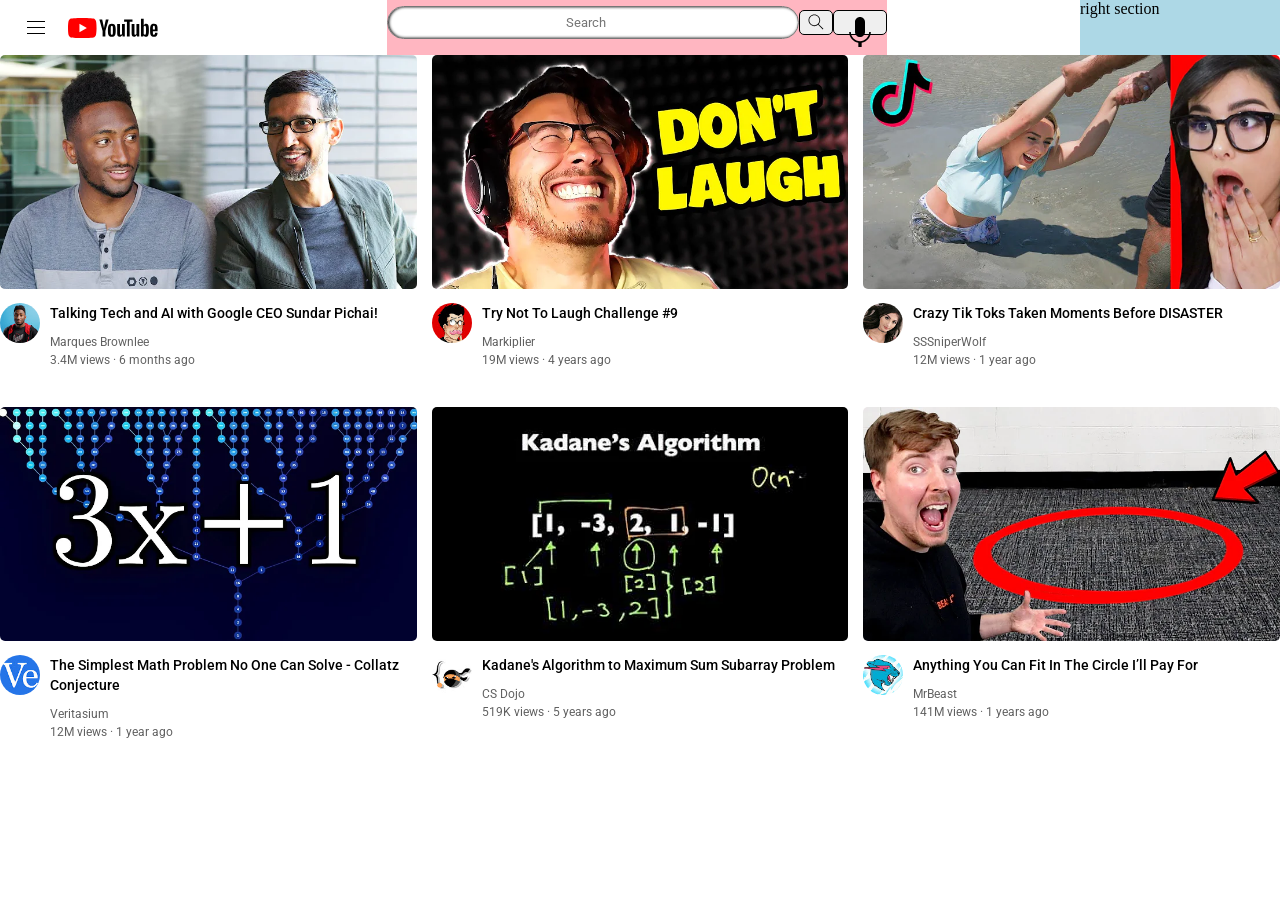
==== youtube.html @ e8a93ff3 "Add files via upload" ====
<!DOCTYPE html>
<html>
  <head>


    <link rel="preconnect" href="https://fonts.googleapis.com">
    <link rel="preconnect" href="https://fonts.gstatic.com" crossorigin>
    <link href="https://fonts.googleapis.com/css2?family=Roboto:ital,wght@0,100..900;1,100..900&display=swap" rel="stylesheet">


    <title>YouTube.com Clone</title>

    <link rel="stylesheet" href="style/video.css">
    <link rel="stylesheet" href="style/general.css">
    <link rel="stylesheet" href="style/header.css">

  </head>
  <body>

    <!--header-->
    <div class="header">
      <div class="left-section">
        <img class="hamburger-menu" src="icons/hamburger-menu.svg" alt="">
        <img class="youtube-logo" src="icons/youtube-logo.svg" alt="">
      </div>
      <div class="middle-section">
        <input class="search-bar" type="search" placeholder="Search">
        <button class="search-button"><img class="search-icon" src="icons/search.svg" alt=""></button>
        <button class="voice-search-button"><img class="voice-search-icon" src="icons/voice-search-icon.svg" alt=""></button>
      </div>
      <div class="right-section"> right section</div>
    </div>
        
    <!--whole thumbnail div-->
    <div class="all-thumbnails-grid">

      <!--thumbnail 1 all-->
    <div class="video-preview">
        <div><img class="thumbnail" src="thumbnails/thumbnail-1.webp"></div>
        
    <div class="channel-grid-info">
    <div class="channel-picture"><img class="profile-picture" src="thumbnails/channel-1.jpeg" alt=""></div>
    <div class="video-info">
    <p class="video-title">
    Talking Tech and AI with Google CEO Sundar Pichai!
    </p>
    <p class="video-author">
    Marques Brownlee
    </p>
    <p class="video-stats">
    3.4M views &#183; 6 months ago
    </p>  
    </div>
        
    </div>

    </div>
    

    <!--thumbnail 2 all-->
<div class="video-preview">

        <div><img class="thumbnail" src="thumbnails/thumbnail-2.webp"></div>
        <div class="channel-grid-info">

            <div class="channel-picture"><img class="profile-picture" src="thumbnails/channel-2.jpeg" alt=""></div>
            <div class="video-info">

            <p class="video-title">
            Try Not To Laugh Challenge #9
            </p>
            <p class="video-author">
            Markiplier
            </p>
            <p class="video-stats">
            19M views &#183; 4 years ago
            </p>

            </div>
        </div>
      
    </div>

    <!--thumnnail 3 all-->
    <div class="video-preview">
        <div><img class="thumbnail" src="thumbnails/thumbnail-3.webp"></div>
        
    <div class="channel-grid-info">
    <div class="channel-picture"><img class="profile-picture" src="thumbnails/channel-3.jpeg" alt=""></div>
    <div class="video-info">
    <p class="video-title">
    Crazy Tik Toks Taken Moments Before DISASTER
    </p>
    <p class="video-author">
    SSSniperWolf
    </p>
    <p class="video-stats">
    12M views  &#183; 1 year ago
    </p>  
    </div>
        
    </div>

    </div>

    <!--thunbnail 4 all-->
    <div class="video-preview">
        <div><img class="thumbnail" src="thumbnails/thumbnail-4.webp"></div>
        
    <div class="channel-grid-info">
    <div class="channel-picture"><img class="profile-picture" src="thumbnails/channel-4.jpeg" alt=""></div>
    <div class="video-info">
    <p class="video-title">
    The Simplest Math Problem No One Can Solve - Collatz Conjecture
    </p>
    <p class="video-author">
    Veritasium
    </p>
    <p class="video-stats">
    12M views &#183; 1 year ago
    </p>  
    </div>
        
    </div>

    </div>

  
    <!--thumbnail 5 all-->
    <div class="video-preview">
        <div><img class="thumbnail" src="thumbnails/thumbnail-5.webp"></div>
        
    <div class="channel-grid-info">
    <div class="channel-picture"><img class="profile-picture" src="thumbnails/channel-5.jpeg" alt=""></div>
    <div class="video-info">
    <p class="video-title">
    Kadane's Algorithm to Maximum Sum Subarray Problem
    </p>
    <p class="video-author">
    CS Dojo
    </p>
    <p class="video-stats">
    519K views &#183; 5 years ago
    </p>  
    </div>
        
    </div>

    </div>

    <!--thumbnail 6 all-->
    <div class="video-preview">
        <div><img class="thumbnail" src="thumbnails/thumbnail-6.webp"></div>
        
    <div class="channel-grid-info">
    <div class="channel-picture"><img class="profile-picture" src="thumbnails/channel-6.jpeg" alt=""></div>
    <div class="video-info">
    <p class="video-title">
    Anything You Can Fit In The Circle I’ll Pay For
    </p>
    <p class="video-author">
    MrBeast
    </p>
    <p class="video-stats">
    141M views &#183; 1 years ago
    </p>  
    </div>
        
    </div>

    </div>

</div>




    


  </body>
</html>
---- style/video.css ----
p{
            font-family: Roboto , Arial;
            margin-top: 0;
            margin-bottom: 0;
        }

      .thumbnail {
        width: 100%;
        margin-bottom: 10px;
        border-radius: 5px;
      }

      .search-bar {
        display: block;
        padding-top: 8px;
        padding-bottom: 8px;
        padding-right: 50px;
        padding-left: 50px;
        align-content: center;
        border-radius: 25px;
        border-style: solid;
        text-align: center;
        align-items: center;
        display: flex;   
        margin-bottom: 10px;    
      }

      .video-title {
        margin-top: 0px;
        font-size: 14px;
        font-weight: 500;
        line-height: 20px;
        margin-bottom: 12px;
      }


      .channel-grid-info{
        display: grid;
        grid-template-columns: 50px 1fr;
      }

      .profile-picture{
        width: 40px;
        border-radius: 25px;
      }

      .video-author , .video-stats {
        font-size: 12px;
        color: rgb(96, 96, 96) ;
      }

      .video-author{
        margin-bottom: 4px;
      }

      .all-thumbnails-grid{
        display: grid;
        grid-template-columns: 1fr 1fr 1fr;
        column-gap: 15px;
        row-gap: 40px;
      }
---- style/general.css ----
p{
            font-family: Roboto , Arial;
            margin-top: 0;
            margin-bottom: 0;
        }
        body{
            margin: 0;
        }
---- style/header.css ----
.search-bar {
        padding-top: 8px;
        padding-bottom: 8px;
        padding-right: 50px;
        padding-left: 50px;
        align-content: center;
        border-radius: 25px;
        border-style: solid;
        text-align: center;
        align-items: center;
        display: flex;   
        margin-bottom: 10px;
        flex: 1;
        border-width: 1px;
        box-shadow: inset 1px 0.01px 3px rgba(0, 0, 0.05);
      }
.search-bar::placeholder{
  font-family: roboto;
  font-size: 13px;
}

.header{
  display: flex;
  flex-direction: row;
  height: 55px;
  justify-content: space-between;
}
.left-section{
  align-items: center;
  display: flex;
}
.middle-section{
  background-color: lightpink;
  flex: 1;
  margin-left: 70px;
  margin-right: 35px;
  max-width: 500px;
  display: flex;
  align-items: center;
}
.right-section{
  background-color: lightblue;
  width: 200px;
}
.hamburger-menu{
  height: 24px;
  margin-left: 24px;
  margin-right: 20px;
}

.search-icon{
  height: 20px;
  
}
.voice-search-icon{
  height: 40px;
  width: 40px;
}
.youtube-logo{
  height: 20px;
}
.search-button{
  height: 25px;
  margin-top: -10px;
  border-radius: 5px;
  border-style: solid;
  border-width: 0.01px;
}
.voice-search-button{
  height: 25px;
  margin-top: -10px;
  border-radius: 5px;
  border-style: solid;
  border-width: 0.01px; 
}
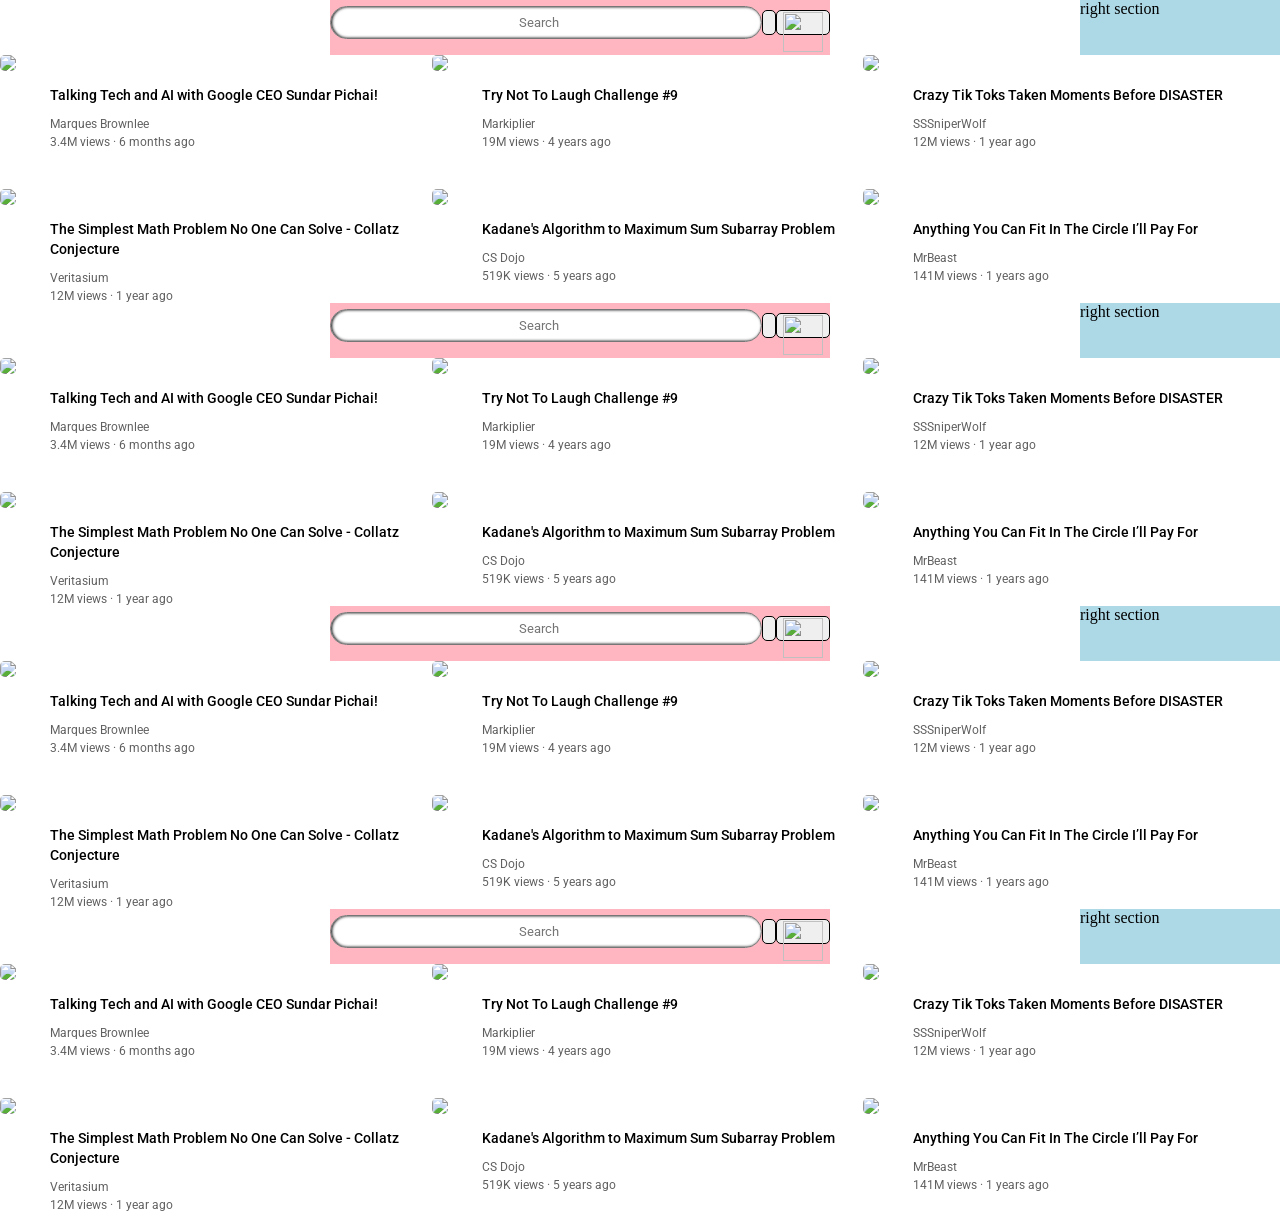
==== commit 4cf2bc3c: "Update youtube.html" ====
--- a/youtube.html
+++ b/youtube.html
@@ -1,182 +1,1094 @@
 <!DOCTYPE html>
 <html>
   <head>
-
-
-    <link rel="preconnect" href="https://fonts.googleapis.com">
-    <link rel="preconnect" href="https://fonts.gstatic.com" crossorigin>
-    <link href="https://fonts.googleapis.com/css2?family=Roboto:ital,wght@0,100..900;1,100..900&display=swap" rel="stylesheet">
-
+    <style>
+      p {
+        font-family: Roboto, Arial;
+        margin-top: 0;
+        margin-bottom: 0;
+      }
+      body {
+        margin: 0;
+      }
+      .search-bar {
+        padding-top: 8px;
+        padding-bottom: 8px;
+        padding-right: 50px;
+        padding-left: 50px;
+        align-content: center;
+        border-radius: 25px;
+        border-style: solid;
+        text-align: center;
+        align-items: center;
+        display: flex;
+        margin-bottom: 10px;
+        flex: 1;
+        border-width: 1px;
+        box-shadow: inset 1px 0.01px 3px rgba(0, 0, 0.05);
+      }
+      .search-bar::placeholder {
+        font-family: roboto;
+        font-size: 13px;
+      }
+
+      .header {
+        display: flex;
+        flex-direction: row;
+        height: 55px;
+        justify-content: space-between;
+      }
+      .left-section {
+        align-items: center;
+        display: flex;
+      }
+      .middle-section {
+        background-color: lightpink;
+        flex: 1;
+        margin-left: 70px;
+        margin-right: 35px;
+        max-width: 500px;
+        display: flex;
+        align-items: center;
+      }
+      .right-section {
+        background-color: lightblue;
+        width: 200px;
+      }
+      .hamburger-menu {
+        height: 24px;
+        margin-left: 24px;
+        margin-right: 20px;
+      }
+
+      .search-icon {
+        height: 20px;
+      }
+      .voice-search-icon {
+        height: 40px;
+        width: 40px;
+      }
+      .youtube-logo {
+        height: 20px;
+      }
+      .search-button {
+        height: 25px;
+        margin-top: -10px;
+        border-radius: 5px;
+        border-style: solid;
+        border-width: 0.01px;
+      }
+      .voice-search-button {
+        height: 25px;
+        margin-top: -10px;
+        border-radius: 5px;
+        border-style: solid;
+        border-width: 0.01px;
+      }
+      p {
+        font-family: Roboto, Arial;
+        margin-top: 0;
+        margin-bottom: 0;
+      }
+
+      .thumbnail {
+        width: 100%;
+        margin-bottom: 10px;
+        border-radius: 5px;
+      }
+
+      .search-bar {
+        display: block;
+        padding-top: 8px;
+        padding-bottom: 8px;
+        padding-right: 50px;
+        padding-left: 50px;
+        align-content: center;
+        border-radius: 25px;
+        border-style: solid;
+        text-align: center;
+        align-items: center;
+        display: flex;
+        margin-bottom: 10px;
+      }
+
+      .video-title {
+        margin-top: 0px;
+        font-size: 14px;
+        font-weight: 500;
+        line-height: 20px;
+        margin-bottom: 12px;
+      }
+
+      .channel-grid-info {
+        display: grid;
+        grid-template-columns: 50px 1fr;
+      }
+
+      .profile-picture {
+        width: 40px;
+        border-radius: 25px;
+      }
+
+      .video-author,
+      .video-stats {
+        font-size: 12px;
+        color: rgb(96, 96, 96);
+      }
+
+      .video-author {
+        margin-bottom: 4px;
+      }
+
+      .all-thumbnails-grid {
+        display: grid;
+        grid-template-columns: 1fr 1fr 1fr;
+        column-gap: 15px;
+        row-gap: 40px;
+      }
+      p {
+        font-family: Roboto, Arial;
+        margin-top: 0;
+        margin-bottom: 0;
+      }
+
+      .thumbnail {
+        width: 100%;
+        margin-bottom: 10px;
+        border-radius: 5px;
+      }
+
+      .search-bar {
+        display: block;
+        padding-top: 8px;
+        padding-bottom: 8px;
+        padding-right: 50px;
+        padding-left: 50px;
+        align-content: center;
+        border-radius: 25px;
+        border-style: solid;
+        text-align: center;
+        align-items: center;
+        display: flex;
+        margin-bottom: 10px;
+      }
+
+      .video-title {
+        margin-top: 0px;
+        font-size: 14px;
+        font-weight: 500;
+        line-height: 20px;
+        margin-bottom: 12px;
+      }
+
+      .channel-grid-info {
+        display: grid;
+        grid-template-columns: 50px 1fr;
+      }
+
+      .profile-picture {
+        width: 40px;
+        border-radius: 25px;
+      }
+
+      .video-author,
+      .video-stats {
+        font-size: 12px;
+        color: rgb(96, 96, 96);
+      }
+
+      .video-author {
+        margin-bottom: 4px;
+      }
+
+      .all-thumbnails-grid {
+        display: grid;
+        grid-template-columns: 1fr 1fr 1fr;
+        column-gap: 15px;
+        row-gap: 40px;
+      }
+    </style>
+
+    <link rel="preconnect" href="https://fonts.googleapis.com" />
+    <link rel="preconnect" href="https://fonts.gstatic.com" crossorigin />
+    <link
+      href="https://fonts.googleapis.com/css2?family=Roboto:ital,wght@0,100..900;1,100..900&display=swap"
+      rel="stylesheet"
+    />
 
     <title>YouTube.com Clone</title>
-
-    <link rel="stylesheet" href="style/video.css">
-    <link rel="stylesheet" href="style/general.css">
-    <link rel="stylesheet" href="style/header.css">
-
   </head>
   <body>
-
     <!--header-->
     <div class="header">
       <div class="left-section">
-        <img class="hamburger-menu" src="icons/hamburger-menu.svg" alt="">
-        <img class="youtube-logo" src="icons/youtube-logo.svg" alt="">
+        <img class="hamburger-menu" src="icons/hamburger-menu.svg" alt="" />
+        <img class="youtube-logo" src="icons/youtube-logo.svg" alt="" />
       </div>
       <div class="middle-section">
-        <input class="search-bar" type="search" placeholder="Search">
-        <button class="search-button"><img class="search-icon" src="icons/search.svg" alt=""></button>
-        <button class="voice-search-button"><img class="voice-search-icon" src="icons/voice-search-icon.svg" alt=""></button>
-      </div>
-      <div class="right-section"> right section</div>
+        <input class="search-bar" type="search" placeholder="Search" />
+        <button class="search-button">
+          <img class="search-icon" src="icons/search.svg" alt="" />
+        </button>
+        <button class="voice-search-button">
+          <img
+            class="voice-search-icon"
+            src="icons/voice-search-icon.svg"
+            alt=""
+          />
+        </button>
+      </div>
+      <div class="right-section">right section</div>
     </div>
-        
+
     <!--whole thumbnail div-->
     <div class="all-thumbnails-grid">
-
       <!--thumbnail 1 all-->
-    <div class="video-preview">
-        <div><img class="thumbnail" src="thumbnails/thumbnail-1.webp"></div>
-        
-    <div class="channel-grid-info">
-    <div class="channel-picture"><img class="profile-picture" src="thumbnails/channel-1.jpeg" alt=""></div>
-    <div class="video-info">
-    <p class="video-title">
-    Talking Tech and AI with Google CEO Sundar Pichai!
-    </p>
-    <p class="video-author">
-    Marques Brownlee
-    </p>
-    <p class="video-stats">
-    3.4M views &#183; 6 months ago
-    </p>  
+      <div class="video-preview">
+        <div><img class="thumbnail" src="thumbnails/thumbnail-1.webp" /></div>
+
+        <div class="channel-grid-info">
+          <div class="channel-picture">
+            <img
+              class="profile-picture"
+              src="thumbnails/channel-1.jpeg"
+              alt=""
+            />
+          </div>
+          <div class="video-info">
+            <p class="video-title">
+              Talking Tech and AI with Google CEO Sundar Pichai!
+            </p>
+            <p class="video-author">Marques Brownlee</p>
+            <p class="video-stats">3.4M views &#183; 6 months ago</p>
+          </div>
+        </div>
+      </div>
+
+      <!--thumbnail 2 all-->
+      <div class="video-preview">
+        <div><img class="thumbnail" src="thumbnails/thumbnail-2.webp" /></div>
+        <div class="channel-grid-info">
+          <div class="channel-picture">
+            <img
+              class="profile-picture"
+              src="thumbnails/channel-2.jpeg"
+              alt=""
+            />
+          </div>
+          <div class="video-info">
+            <p class="video-title">Try Not To Laugh Challenge #9</p>
+            <p class="video-author">Markiplier</p>
+            <p class="video-stats">19M views &#183; 4 years ago</p>
+          </div>
+        </div>
+      </div>
+
+      <!--thumnnail 3 all-->
+      <div class="video-preview">
+        <div><img class="thumbnail" src="thumbnails/thumbnail-3.webp" /></div>
+
+        <div class="channel-grid-info">
+          <div class="channel-picture">
+            <img
+              class="profile-picture"
+              src="thumbnails/channel-3.jpeg"
+              alt=""
+            />
+          </div>
+          <div class="video-info">
+            <p class="video-title">
+              Crazy Tik Toks Taken Moments Before DISASTER
+            </p>
+            <p class="video-author">SSSniperWolf</p>
+            <p class="video-stats">12M views &#183; 1 year ago</p>
+          </div>
+        </div>
+      </div>
+
+      <!--thunbnail 4 all-->
+      <div class="video-preview">
+        <div><img class="thumbnail" src="thumbnails/thumbnail-4.webp" /></div>
+
+        <div class="channel-grid-info">
+          <div class="channel-picture">
+            <img
+              class="profile-picture"
+              src="thumbnails/channel-4.jpeg"
+              alt=""
+            />
+          </div>
+          <div class="video-info">
+            <p class="video-title">
+              The Simplest Math Problem No One Can Solve - Collatz Conjecture
+            </p>
+            <p class="video-author">Veritasium</p>
+            <p class="video-stats">12M views &#183; 1 year ago</p>
+          </div>
+        </div>
+      </div>
+
+      <!--thumbnail 5 all-->
+      <div class="video-preview">
+        <div><img class="thumbnail" src="thumbnails/thumbnail-5.webp" /></div>
+
+        <div class="channel-grid-info">
+          <div class="channel-picture">
+            <img
+              class="profile-picture"
+              src="thumbnails/channel-5.jpeg"
+              alt=""
+            />
+          </div>
+          <div class="video-info">
+            <p class="video-title">
+              Kadane's Algorithm to Maximum Sum Subarray Problem
+            </p>
+            <p class="video-author">CS Dojo</p>
+            <p class="video-stats">519K views &#183; 5 years ago</p>
+          </div>
+        </div>
+      </div>
+
+      <!--thumbnail 6 all-->
+      <div class="video-preview">
+        <div><img class="thumbnail" src="thumbnails/thumbnail-6.webp" /></div>
+
+        <div class="channel-grid-info">
+          <div class="channel-picture">
+            <img
+              class="profile-picture"
+              src="thumbnails/channel-6.jpeg"
+              alt=""
+            />
+          </div>
+          <div class="video-info">
+            <p class="video-title">
+              Anything You Can Fit In The Circle I’ll Pay For
+            </p>
+            <p class="video-author">MrBeast</p>
+            <p class="video-stats">141M views &#183; 1 years ago</p>
+          </div>
+        </div>
+      </div>
     </div>
-        
+  </body>
+</html>
+<!DOCTYPE html>
+<html>
+  <head>
+    <link rel="preconnect" href="https://fonts.googleapis.com" />
+    <link rel="preconnect" href="https://fonts.gstatic.com" crossorigin />
+    <link
+      href="https://fonts.googleapis.com/css2?family=Roboto:ital,wght@0,100..900;1,100..900&display=swap"
+      rel="stylesheet"
+    />
+
+    <title>YouTube.com Clone</title>
+
+    <link rel="stylesheet" href="style/video.css" />
+    <link rel="stylesheet" href="style/general.css" />
+    <link rel="stylesheet" href="style/header.css" />
+  </head>
+  <body>
+    <!--header-->
+    <div class="header">
+      <div class="left-section">
+        <img class="hamburger-menu" src="icons/hamburger-menu.svg" alt="" />
+        <img class="youtube-logo" src="icons/youtube-logo.svg" alt="" />
+      </div>
+      <div class="middle-section">
+        <input class="search-bar" type="search" placeholder="Search" />
+        <button class="search-button">
+          <img class="search-icon" src="icons/search.svg" alt="" />
+        </button>
+        <button class="voice-search-button">
+          <img
+            class="voice-search-icon"
+            src="icons/voice-search-icon.svg"
+            alt=""
+          />
+        </button>
+      </div>
+      <div class="right-section">right section</div>
     </div>
 
+    <!--whole thumbnail div-->
+    <div class="all-thumbnails-grid">
+      <!--thumbnail 1 all-->
+      <div class="video-preview">
+        <div><img class="thumbnail" src="thumbnails/thumbnail-1.webp" /></div>
+
+        <div class="channel-grid-info">
+          <div class="channel-picture">
+            <img
+              class="profile-picture"
+              src="thumbnails/channel-1.jpeg"
+              alt=""
+            />
+          </div>
+          <div class="video-info">
+            <p class="video-title">
+              Talking Tech and AI with Google CEO Sundar Pichai!
+            </p>
+            <p class="video-author">Marques Brownlee</p>
+            <p class="video-stats">3.4M views &#183; 6 months ago</p>
+          </div>
+        </div>
+      </div>
+
+      <!--thumbnail 2 all-->
+      <div class="video-preview">
+        <div><img class="thumbnail" src="thumbnails/thumbnail-2.webp" /></div>
+        <div class="channel-grid-info">
+          <div class="channel-picture">
+            <img
+              class="profile-picture"
+              src="thumbnails/channel-2.jpeg"
+              alt=""
+            />
+          </div>
+          <div class="video-info">
+            <p class="video-title">Try Not To Laugh Challenge #9</p>
+            <p class="video-author">Markiplier</p>
+            <p class="video-stats">19M views &#183; 4 years ago</p>
+          </div>
+        </div>
+      </div>
+
+      <!--thumnnail 3 all-->
+      <div class="video-preview">
+        <div><img class="thumbnail" src="thumbnails/thumbnail-3.webp" /></div>
+
+        <div class="channel-grid-info">
+          <div class="channel-picture">
+            <img
+              class="profile-picture"
+              src="thumbnails/channel-3.jpeg"
+              alt=""
+            />
+          </div>
+          <div class="video-info">
+            <p class="video-title">
+              Crazy Tik Toks Taken Moments Before DISASTER
+            </p>
+            <p class="video-author">SSSniperWolf</p>
+            <p class="video-stats">12M views &#183; 1 year ago</p>
+          </div>
+        </div>
+      </div>
+
+      <!--thunbnail 4 all-->
+      <div class="video-preview">
+        <div><img class="thumbnail" src="thumbnails/thumbnail-4.webp" /></div>
+
+        <div class="channel-grid-info">
+          <div class="channel-picture">
+            <img
+              class="profile-picture"
+              src="thumbnails/channel-4.jpeg"
+              alt=""
+            />
+          </div>
+          <div class="video-info">
+            <p class="video-title">
+              The Simplest Math Problem No One Can Solve - Collatz Conjecture
+            </p>
+            <p class="video-author">Veritasium</p>
+            <p class="video-stats">12M views &#183; 1 year ago</p>
+          </div>
+        </div>
+      </div>
+
+      <!--thumbnail 5 all-->
+      <div class="video-preview">
+        <div><img class="thumbnail" src="thumbnails/thumbnail-5.webp" /></div>
+
+        <div class="channel-grid-info">
+          <div class="channel-picture">
+            <img
+              class="profile-picture"
+              src="thumbnails/channel-5.jpeg"
+              alt=""
+            />
+          </div>
+          <div class="video-info">
+            <p class="video-title">
+              Kadane's Algorithm to Maximum Sum Subarray Problem
+            </p>
+            <p class="video-author">CS Dojo</p>
+            <p class="video-stats">519K views &#183; 5 years ago</p>
+          </div>
+        </div>
+      </div>
+
+      <!--thumbnail 6 all-->
+      <div class="video-preview">
+        <div><img class="thumbnail" src="thumbnails/thumbnail-6.webp" /></div>
+
+        <div class="channel-grid-info">
+          <div class="channel-picture">
+            <img
+              class="profile-picture"
+              src="thumbnails/channel-6.jpeg"
+              alt=""
+            />
+          </div>
+          <div class="video-info">
+            <p class="video-title">
+              Anything You Can Fit In The Circle I’ll Pay For
+            </p>
+            <p class="video-author">MrBeast</p>
+            <p class="video-stats">141M views &#183; 1 years ago</p>
+          </div>
+        </div>
+      </div>
     </div>
-    
-
-    <!--thumbnail 2 all-->
-<div class="video-preview">
-
-        <div><img class="thumbnail" src="thumbnails/thumbnail-2.webp"></div>
-        <div class="channel-grid-info">
-
-            <div class="channel-picture"><img class="profile-picture" src="thumbnails/channel-2.jpeg" alt=""></div>
-            <div class="video-info">
-
-            <p class="video-title">
-            Try Not To Laugh Challenge #9
-            </p>
-            <p class="video-author">
-            Markiplier
-            </p>
-            <p class="video-stats">
-            19M views &#183; 4 years ago
-            </p>
-
-            </div>
-        </div>
-      
+  </body>
+</html>
+<!DOCTYPE html>
+<html>
+  <head>
+    <style>
+      p {
+        font-family: Roboto, Arial;
+        margin-top: 0;
+        margin-bottom: 0;
+      }
+      body {
+        margin: 0;
+      }
+      .search-bar {
+        padding-top: 8px;
+        padding-bottom: 8px;
+        padding-right: 50px;
+        padding-left: 50px;
+        align-content: center;
+        border-radius: 25px;
+        border-style: solid;
+        text-align: center;
+        align-items: center;
+        display: flex;
+        margin-bottom: 10px;
+        flex: 1;
+        border-width: 1px;
+        box-shadow: inset 1px 0.01px 3px rgba(0, 0, 0.05);
+      }
+      .search-bar::placeholder {
+        font-family: roboto;
+        font-size: 13px;
+      }
+
+      .header {
+        display: flex;
+        flex-direction: row;
+        height: 55px;
+        justify-content: space-between;
+      }
+      .left-section {
+        align-items: center;
+        display: flex;
+      }
+      .middle-section {
+        background-color: lightpink;
+        flex: 1;
+        margin-left: 70px;
+        margin-right: 35px;
+        max-width: 500px;
+        display: flex;
+        align-items: center;
+      }
+      .right-section {
+        background-color: lightblue;
+        width: 200px;
+      }
+      .hamburger-menu {
+        height: 24px;
+        margin-left: 24px;
+        margin-right: 20px;
+      }
+
+      .search-icon {
+        height: 20px;
+      }
+      .voice-search-icon {
+        height: 40px;
+        width: 40px;
+      }
+      .youtube-logo {
+        height: 20px;
+      }
+      .search-button {
+        height: 25px;
+        margin-top: -10px;
+        border-radius: 5px;
+        border-style: solid;
+        border-width: 0.01px;
+      }
+      .voice-search-button {
+        height: 25px;
+        margin-top: -10px;
+        border-radius: 5px;
+        border-style: solid;
+        border-width: 0.01px;
+      }
+      p {
+        font-family: Roboto, Arial;
+        margin-top: 0;
+        margin-bottom: 0;
+      }
+
+      .thumbnail {
+        width: 100%;
+        margin-bottom: 10px;
+        border-radius: 5px;
+      }
+
+      .search-bar {
+        display: block;
+        padding-top: 8px;
+        padding-bottom: 8px;
+        padding-right: 50px;
+        padding-left: 50px;
+        align-content: center;
+        border-radius: 25px;
+        border-style: solid;
+        text-align: center;
+        align-items: center;
+        display: flex;
+        margin-bottom: 10px;
+      }
+
+      .video-title {
+        margin-top: 0px;
+        font-size: 14px;
+        font-weight: 500;
+        line-height: 20px;
+        margin-bottom: 12px;
+      }
+
+      .channel-grid-info {
+        display: grid;
+        grid-template-columns: 50px 1fr;
+      }
+
+      .profile-picture {
+        width: 40px;
+        border-radius: 25px;
+      }
+
+      .video-author,
+      .video-stats {
+        font-size: 12px;
+        color: rgb(96, 96, 96);
+      }
+
+      .video-author {
+        margin-bottom: 4px;
+      }
+
+      .all-thumbnails-grid {
+        display: grid;
+        grid-template-columns: 1fr 1fr 1fr;
+        column-gap: 15px;
+        row-gap: 40px;
+      }
+      p {
+        font-family: Roboto, Arial;
+        margin-top: 0;
+        margin-bottom: 0;
+      }
+
+      .thumbnail {
+        width: 100%;
+        margin-bottom: 10px;
+        border-radius: 5px;
+      }
+
+      .search-bar {
+        display: block;
+        padding-top: 8px;
+        padding-bottom: 8px;
+        padding-right: 50px;
+        padding-left: 50px;
+        align-content: center;
+        border-radius: 25px;
+        border-style: solid;
+        text-align: center;
+        align-items: center;
+        display: flex;
+        margin-bottom: 10px;
+      }
+
+      .video-title {
+        margin-top: 0px;
+        font-size: 14px;
+        font-weight: 500;
+        line-height: 20px;
+        margin-bottom: 12px;
+      }
+
+      .channel-grid-info {
+        display: grid;
+        grid-template-columns: 50px 1fr;
+      }
+
+      .profile-picture {
+        width: 40px;
+        border-radius: 25px;
+      }
+
+      .video-author,
+      .video-stats {
+        font-size: 12px;
+        color: rgb(96, 96, 96);
+      }
+
+      .video-author {
+        margin-bottom: 4px;
+      }
+
+      .all-thumbnails-grid {
+        display: grid;
+        grid-template-columns: 1fr 1fr 1fr;
+        column-gap: 15px;
+        row-gap: 40px;
+      }
+    </style>
+
+    <link rel="preconnect" href="https://fonts.googleapis.com" />
+    <link rel="preconnect" href="https://fonts.gstatic.com" crossorigin />
+    <link
+      href="https://fonts.googleapis.com/css2?family=Roboto:ital,wght@0,100..900;1,100..900&display=swap"
+      rel="stylesheet"
+    />
+
+    <title>YouTube.com Clone</title>
+  </head>
+  <body>
+    <!--header-->
+    <div class="header">
+      <div class="left-section">
+        <img class="hamburger-menu" src="icons/hamburger-menu.svg" alt="" />
+        <img class="youtube-logo" src="icons/youtube-logo.svg" alt="" />
+      </div>
+      <div class="middle-section">
+        <input class="search-bar" type="search" placeholder="Search" />
+        <button class="search-button">
+          <img class="search-icon" src="icons/search.svg" alt="" />
+        </button>
+        <button class="voice-search-button">
+          <img
+            class="voice-search-icon"
+            src="icons/voice-search-icon.svg"
+            alt=""
+          />
+        </button>
+      </div>
+      <div class="right-section">right section</div>
     </div>
 
-    <!--thumnnail 3 all-->
-    <div class="video-preview">
-        <div><img class="thumbnail" src="thumbnails/thumbnail-3.webp"></div>
-        
-    <div class="channel-grid-info">
-    <div class="channel-picture"><img class="profile-picture" src="thumbnails/channel-3.jpeg" alt=""></div>
-    <div class="video-info">
-    <p class="video-title">
-    Crazy Tik Toks Taken Moments Before DISASTER
-    </p>
-    <p class="video-author">
-    SSSniperWolf
-    </p>
-    <p class="video-stats">
-    12M views  &#183; 1 year ago
-    </p>  
+    <!--whole thumbnail div-->
+    <div class="all-thumbnails-grid">
+      <!--thumbnail 1 all-->
+      <div class="video-preview">
+        <div><img class="thumbnail" src="thumbnails/thumbnail-1.webp" /></div>
+
+        <div class="channel-grid-info">
+          <div class="channel-picture">
+            <img
+              class="profile-picture"
+              src="thumbnails/channel-1.jpeg"
+              alt=""
+            />
+          </div>
+          <div class="video-info">
+            <p class="video-title">
+              Talking Tech and AI with Google CEO Sundar Pichai!
+            </p>
+            <p class="video-author">Marques Brownlee</p>
+            <p class="video-stats">3.4M views &#183; 6 months ago</p>
+          </div>
+        </div>
+      </div>
+
+      <!--thumbnail 2 all-->
+      <div class="video-preview">
+        <div><img class="thumbnail" src="thumbnails/thumbnail-2.webp" /></div>
+        <div class="channel-grid-info">
+          <div class="channel-picture">
+            <img
+              class="profile-picture"
+              src="thumbnails/channel-2.jpeg"
+              alt=""
+            />
+          </div>
+          <div class="video-info">
+            <p class="video-title">Try Not To Laugh Challenge #9</p>
+            <p class="video-author">Markiplier</p>
+            <p class="video-stats">19M views &#183; 4 years ago</p>
+          </div>
+        </div>
+      </div>
+
+      <!--thumnnail 3 all-->
+      <div class="video-preview">
+        <div><img class="thumbnail" src="thumbnails/thumbnail-3.webp" /></div>
+
+        <div class="channel-grid-info">
+          <div class="channel-picture">
+            <img
+              class="profile-picture"
+              src="thumbnails/channel-3.jpeg"
+              alt=""
+            />
+          </div>
+          <div class="video-info">
+            <p class="video-title">
+              Crazy Tik Toks Taken Moments Before DISASTER
+            </p>
+            <p class="video-author">SSSniperWolf</p>
+            <p class="video-stats">12M views &#183; 1 year ago</p>
+          </div>
+        </div>
+      </div>
+
+      <!--thunbnail 4 all-->
+      <div class="video-preview">
+        <div><img class="thumbnail" src="thumbnails/thumbnail-4.webp" /></div>
+
+        <div class="channel-grid-info">
+          <div class="channel-picture">
+            <img
+              class="profile-picture"
+              src="thumbnails/channel-4.jpeg"
+              alt=""
+            />
+          </div>
+          <div class="video-info">
+            <p class="video-title">
+              The Simplest Math Problem No One Can Solve - Collatz Conjecture
+            </p>
+            <p class="video-author">Veritasium</p>
+            <p class="video-stats">12M views &#183; 1 year ago</p>
+          </div>
+        </div>
+      </div>
+
+      <!--thumbnail 5 all-->
+      <div class="video-preview">
+        <div><img class="thumbnail" src="thumbnails/thumbnail-5.webp" /></div>
+
+        <div class="channel-grid-info">
+          <div class="channel-picture">
+            <img
+              class="profile-picture"
+              src="thumbnails/channel-5.jpeg"
+              alt=""
+            />
+          </div>
+          <div class="video-info">
+            <p class="video-title">
+              Kadane's Algorithm to Maximum Sum Subarray Problem
+            </p>
+            <p class="video-author">CS Dojo</p>
+            <p class="video-stats">519K views &#183; 5 years ago</p>
+          </div>
+        </div>
+      </div>
+
+      <!--thumbnail 6 all-->
+      <div class="video-preview">
+        <div><img class="thumbnail" src="thumbnails/thumbnail-6.webp" /></div>
+
+        <div class="channel-grid-info">
+          <div class="channel-picture">
+            <img
+              class="profile-picture"
+              src="thumbnails/channel-6.jpeg"
+              alt=""
+            />
+          </div>
+          <div class="video-info">
+            <p class="video-title">
+              Anything You Can Fit In The Circle I’ll Pay For
+            </p>
+            <p class="video-author">MrBeast</p>
+            <p class="video-stats">141M views &#183; 1 years ago</p>
+          </div>
+        </div>
+      </div>
     </div>
-        
+  </body>
+</html>
+<!DOCTYPE html>
+<html>
+  <head>
+    <link rel="preconnect" href="https://fonts.googleapis.com" />
+    <link rel="preconnect" href="https://fonts.gstatic.com" crossorigin />
+    <link
+      href="https://fonts.googleapis.com/css2?family=Roboto:ital,wght@0,100..900;1,100..900&display=swap"
+      rel="stylesheet"
+    />
+
+    <title>YouTube.com Clone</title>
+
+    <link rel="stylesheet" href="style/video.css" />
+    <link rel="stylesheet" href="style/general.css" />
+    <link rel="stylesheet" href="style/header.css" />
+  </head>
+  <body>
+    <!--header-->
+    <div class="header">
+      <div class="left-section">
+        <img class="hamburger-menu" src="icons/hamburger-menu.svg" alt="" />
+        <img class="youtube-logo" src="icons/youtube-logo.svg" alt="" />
+      </div>
+      <div class="middle-section">
+        <input class="search-bar" type="search" placeholder="Search" />
+        <button class="search-button">
+          <img class="search-icon" src="icons/search.svg" alt="" />
+        </button>
+        <button class="voice-search-button">
+          <img
+            class="voice-search-icon"
+            src="icons/voice-search-icon.svg"
+            alt=""
+          />
+        </button>
+      </div>
+      <div class="right-section">right section</div>
     </div>
 
+    <!--whole thumbnail div-->
+    <div class="all-thumbnails-grid">
+      <!--thumbnail 1 all-->
+      <div class="video-preview">
+        <div><img class="thumbnail" src="thumbnails/thumbnail-1.webp" /></div>
+
+        <div class="channel-grid-info">
+          <div class="channel-picture">
+            <img
+              class="profile-picture"
+              src="thumbnails/channel-1.jpeg"
+              alt=""
+            />
+          </div>
+          <div class="video-info">
+            <p class="video-title">
+              Talking Tech and AI with Google CEO Sundar Pichai!
+            </p>
+            <p class="video-author">Marques Brownlee</p>
+            <p class="video-stats">3.4M views &#183; 6 months ago</p>
+          </div>
+        </div>
+      </div>
+
+      <!--thumbnail 2 all-->
+      <div class="video-preview">
+        <div><img class="thumbnail" src="thumbnails/thumbnail-2.webp" /></div>
+        <div class="channel-grid-info">
+          <div class="channel-picture">
+            <img
+              class="profile-picture"
+              src="thumbnails/channel-2.jpeg"
+              alt=""
+            />
+          </div>
+          <div class="video-info">
+            <p class="video-title">Try Not To Laugh Challenge #9</p>
+            <p class="video-author">Markiplier</p>
+            <p class="video-stats">19M views &#183; 4 years ago</p>
+          </div>
+        </div>
+      </div>
+
+      <!--thumnnail 3 all-->
+      <div class="video-preview">
+        <div><img class="thumbnail" src="thumbnails/thumbnail-3.webp" /></div>
+
+        <div class="channel-grid-info">
+          <div class="channel-picture">
+            <img
+              class="profile-picture"
+              src="thumbnails/channel-3.jpeg"
+              alt=""
+            />
+          </div>
+          <div class="video-info">
+            <p class="video-title">
+              Crazy Tik Toks Taken Moments Before DISASTER
+            </p>
+            <p class="video-author">SSSniperWolf</p>
+            <p class="video-stats">12M views &#183; 1 year ago</p>
+          </div>
+        </div>
+      </div>
+
+      <!--thunbnail 4 all-->
+      <div class="video-preview">
+        <div><img class="thumbnail" src="thumbnails/thumbnail-4.webp" /></div>
+
+        <div class="channel-grid-info">
+          <div class="channel-picture">
+            <img
+              class="profile-picture"
+              src="thumbnails/channel-4.jpeg"
+              alt=""
+            />
+          </div>
+          <div class="video-info">
+            <p class="video-title">
+              The Simplest Math Problem No One Can Solve - Collatz Conjecture
+            </p>
+            <p class="video-author">Veritasium</p>
+            <p class="video-stats">12M views &#183; 1 year ago</p>
+          </div>
+        </div>
+      </div>
+
+      <!--thumbnail 5 all-->
+      <div class="video-preview">
+        <div><img class="thumbnail" src="thumbnails/thumbnail-5.webp" /></div>
+
+        <div class="channel-grid-info">
+          <div class="channel-picture">
+            <img
+              class="profile-picture"
+              src="thumbnails/channel-5.jpeg"
+              alt=""
+            />
+          </div>
+          <div class="video-info">
+            <p class="video-title">
+              Kadane's Algorithm to Maximum Sum Subarray Problem
+            </p>
+            <p class="video-author">CS Dojo</p>
+            <p class="video-stats">519K views &#183; 5 years ago</p>
+          </div>
+        </div>
+      </div>
+
+      <!--thumbnail 6 all-->
+      <div class="video-preview">
+        <div><img class="thumbnail" src="thumbnails/thumbnail-6.webp" /></div>
+
+        <div class="channel-grid-info">
+          <div class="channel-picture">
+            <img
+              class="profile-picture"
+              src="thumbnails/channel-6.jpeg"
+              alt=""
+            />
+          </div>
+          <div class="video-info">
+            <p class="video-title">
+              Anything You Can Fit In The Circle I’ll Pay For
+            </p>
+            <p class="video-author">MrBeast</p>
+            <p class="video-stats">141M views &#183; 1 years ago</p>
+          </div>
+        </div>
+      </div>
     </div>
-
-    <!--thunbnail 4 all-->
-    <div class="video-preview">
-        <div><img class="thumbnail" src="thumbnails/thumbnail-4.webp"></div>
-        
-    <div class="channel-grid-info">
-    <div class="channel-picture"><img class="profile-picture" src="thumbnails/channel-4.jpeg" alt=""></div>
-    <div class="video-info">
-    <p class="video-title">
-    The Simplest Math Problem No One Can Solve - Collatz Conjecture
-    </p>
-    <p class="video-author">
-    Veritasium
-    </p>
-    <p class="video-stats">
-    12M views &#183; 1 year ago
-    </p>  
-    </div>
-        
-    </div>
-
-    </div>
-
-  
-    <!--thumbnail 5 all-->
-    <div class="video-preview">
-        <div><img class="thumbnail" src="thumbnails/thumbnail-5.webp"></div>
-        
-    <div class="channel-grid-info">
-    <div class="channel-picture"><img class="profile-picture" src="thumbnails/channel-5.jpeg" alt=""></div>
-    <div class="video-info">
-    <p class="video-title">
-    Kadane's Algorithm to Maximum Sum Subarray Problem
-    </p>
-    <p class="video-author">
-    CS Dojo
-    </p>
-    <p class="video-stats">
-    519K views &#183; 5 years ago
-    </p>  
-    </div>
-        
-    </div>
-
-    </div>
-
-    <!--thumbnail 6 all-->
-    <div class="video-preview">
-        <div><img class="thumbnail" src="thumbnails/thumbnail-6.webp"></div>
-        
-    <div class="channel-grid-info">
-    <div class="channel-picture"><img class="profile-picture" src="thumbnails/channel-6.jpeg" alt=""></div>
-    <div class="video-info">
-    <p class="video-title">
-    Anything You Can Fit In The Circle I’ll Pay For
-    </p>
-    <p class="video-author">
-    MrBeast
-    </p>
-    <p class="video-stats">
-    141M views &#183; 1 years ago
-    </p>  
-    </div>
-        
-    </div>
-
-    </div>
-
-</div>
-
-
-
-
-    
-
-
   </body>
-</html>+</html>
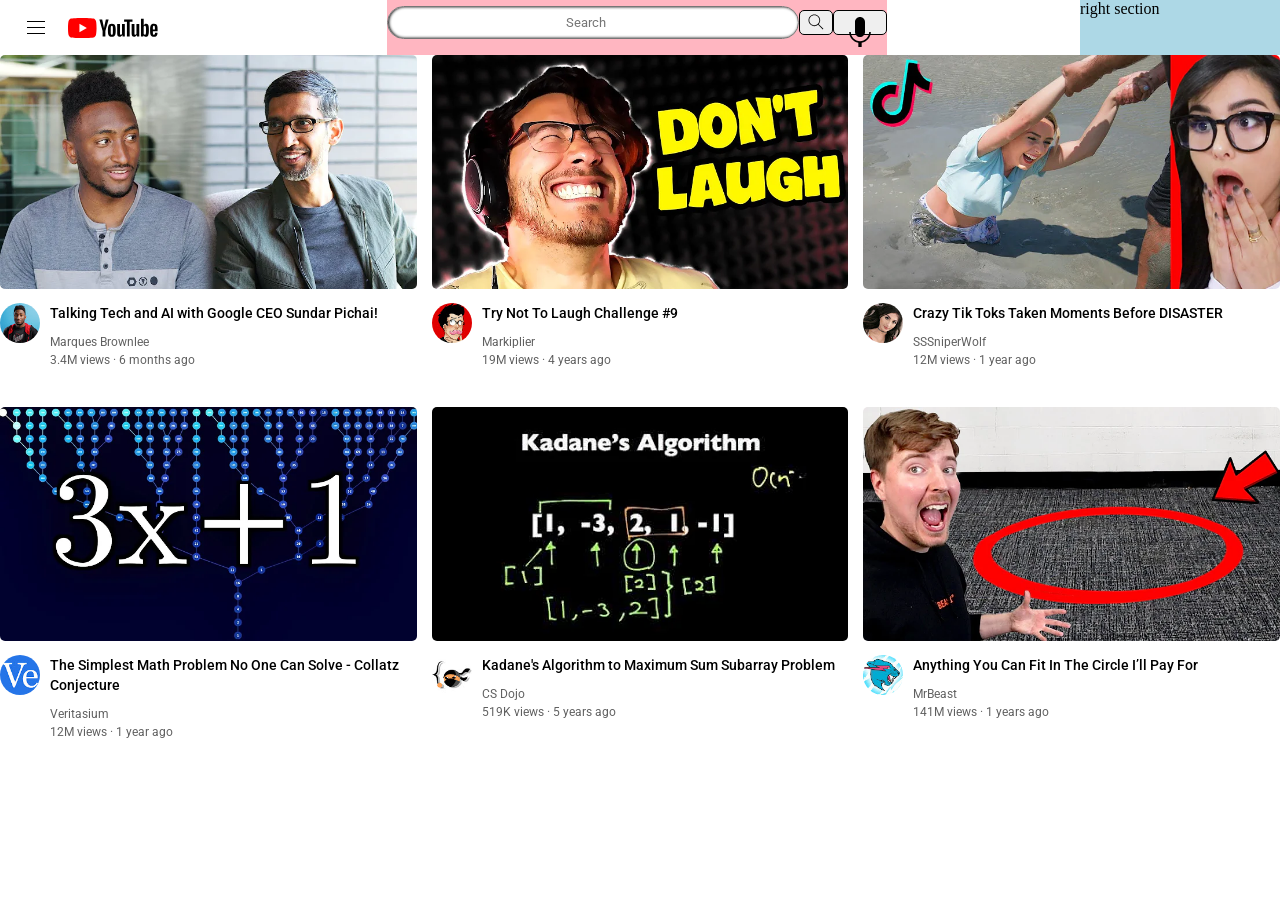
==== commit 924f9a0c: "Add files via upload" ====
--- a/youtube.html
+++ b/youtube.html
@@ -1,1094 +1,183 @@
 <!DOCTYPE html>
 <html>
   <head>
-    <style>
-      p {
-        font-family: Roboto, Arial;
-        margin-top: 0;
-        margin-bottom: 0;
-      }
-      body {
-        margin: 0;
-      }
-      .search-bar {
-        padding-top: 8px;
-        padding-bottom: 8px;
-        padding-right: 50px;
-        padding-left: 50px;
-        align-content: center;
-        border-radius: 25px;
-        border-style: solid;
-        text-align: center;
-        align-items: center;
-        display: flex;
-        margin-bottom: 10px;
-        flex: 1;
-        border-width: 1px;
-        box-shadow: inset 1px 0.01px 3px rgba(0, 0, 0.05);
-      }
-      .search-bar::placeholder {
-        font-family: roboto;
-        font-size: 13px;
-      }
 
-      .header {
-        display: flex;
-        flex-direction: row;
-        height: 55px;
-        justify-content: space-between;
-      }
-      .left-section {
-        align-items: center;
-        display: flex;
-      }
-      .middle-section {
-        background-color: lightpink;
-        flex: 1;
-        margin-left: 70px;
-        margin-right: 35px;
-        max-width: 500px;
-        display: flex;
-        align-items: center;
-      }
-      .right-section {
-        background-color: lightblue;
-        width: 200px;
-      }
-      .hamburger-menu {
-        height: 24px;
-        margin-left: 24px;
-        margin-right: 20px;
-      }
 
-      .search-icon {
-        height: 20px;
-      }
-      .voice-search-icon {
-        height: 40px;
-        width: 40px;
-      }
-      .youtube-logo {
-        height: 20px;
-      }
-      .search-button {
-        height: 25px;
-        margin-top: -10px;
-        border-radius: 5px;
-        border-style: solid;
-        border-width: 0.01px;
-      }
-      .voice-search-button {
-        height: 25px;
-        margin-top: -10px;
-        border-radius: 5px;
-        border-style: solid;
-        border-width: 0.01px;
-      }
-      p {
-        font-family: Roboto, Arial;
-        margin-top: 0;
-        margin-bottom: 0;
-      }
+    <link rel="preconnect" href="https://fonts.googleapis.com">
+    <link rel="preconnect" href="https://fonts.gstatic.com" crossorigin>
+    <link href="https://fonts.googleapis.com/css2?family=Roboto:ital,wght@0,100..900;1,100..900&display=swap" rel="stylesheet">
 
-      .thumbnail {
-        width: 100%;
-        margin-bottom: 10px;
-        border-radius: 5px;
-      }
-
-      .search-bar {
-        display: block;
-        padding-top: 8px;
-        padding-bottom: 8px;
-        padding-right: 50px;
-        padding-left: 50px;
-        align-content: center;
-        border-radius: 25px;
-        border-style: solid;
-        text-align: center;
-        align-items: center;
-        display: flex;
-        margin-bottom: 10px;
-      }
-
-      .video-title {
-        margin-top: 0px;
-        font-size: 14px;
-        font-weight: 500;
-        line-height: 20px;
-        margin-bottom: 12px;
-      }
-
-      .channel-grid-info {
-        display: grid;
-        grid-template-columns: 50px 1fr;
-      }
-
-      .profile-picture {
-        width: 40px;
-        border-radius: 25px;
-      }
-
-      .video-author,
-      .video-stats {
-        font-size: 12px;
-        color: rgb(96, 96, 96);
-      }
-
-      .video-author {
-        margin-bottom: 4px;
-      }
-
-      .all-thumbnails-grid {
-        display: grid;
-        grid-template-columns: 1fr 1fr 1fr;
-        column-gap: 15px;
-        row-gap: 40px;
-      }
-      p {
-        font-family: Roboto, Arial;
-        margin-top: 0;
-        margin-bottom: 0;
-      }
-
-      .thumbnail {
-        width: 100%;
-        margin-bottom: 10px;
-        border-radius: 5px;
-      }
-
-      .search-bar {
-        display: block;
-        padding-top: 8px;
-        padding-bottom: 8px;
-        padding-right: 50px;
-        padding-left: 50px;
-        align-content: center;
-        border-radius: 25px;
-        border-style: solid;
-        text-align: center;
-        align-items: center;
-        display: flex;
-        margin-bottom: 10px;
-      }
-
-      .video-title {
-        margin-top: 0px;
-        font-size: 14px;
-        font-weight: 500;
-        line-height: 20px;
-        margin-bottom: 12px;
-      }
-
-      .channel-grid-info {
-        display: grid;
-        grid-template-columns: 50px 1fr;
-      }
-
-      .profile-picture {
-        width: 40px;
-        border-radius: 25px;
-      }
-
-      .video-author,
-      .video-stats {
-        font-size: 12px;
-        color: rgb(96, 96, 96);
-      }
-
-      .video-author {
-        margin-bottom: 4px;
-      }
-
-      .all-thumbnails-grid {
-        display: grid;
-        grid-template-columns: 1fr 1fr 1fr;
-        column-gap: 15px;
-        row-gap: 40px;
-      }
-    </style>
-
-    <link rel="preconnect" href="https://fonts.googleapis.com" />
-    <link rel="preconnect" href="https://fonts.gstatic.com" crossorigin />
-    <link
-      href="https://fonts.googleapis.com/css2?family=Roboto:ital,wght@0,100..900;1,100..900&display=swap"
-      rel="stylesheet"
-    />
 
     <title>YouTube.com Clone</title>
+
+    <link rel="stylesheet" href="style/video.css">
+    <link rel="stylesheet" href="style/general.css">
+    <link rel="stylesheet" href="style/header.css">
+    
+
   </head>
   <body>
+
     <!--header-->
     <div class="header">
       <div class="left-section">
-        <img class="hamburger-menu" src="icons/hamburger-menu.svg" alt="" />
-        <img class="youtube-logo" src="icons/youtube-logo.svg" alt="" />
+        <img class="hamburger-menu" src="icons/hamburger-menu.svg" alt="">
+        <img class="youtube-logo" src="icons/youtube-logo.svg" alt="">
       </div>
       <div class="middle-section">
-        <input class="search-bar" type="search" placeholder="Search" />
-        <button class="search-button">
-          <img class="search-icon" src="icons/search.svg" alt="" />
-        </button>
-        <button class="voice-search-button">
-          <img
-            class="voice-search-icon"
-            src="icons/voice-search-icon.svg"
-            alt=""
-          />
-        </button>
+        <input class="search-bar" type="search" placeholder="Search">
+        <button class="search-button"><img class="search-icon" src="icons/search.svg" alt=""></button>
+        <button class="voice-search-button"><img class="voice-search-icon" src="icons/voice-search-icon.svg" alt=""></button>
       </div>
-      <div class="right-section">right section</div>
+      <div class="right-section"> right section</div>
+    </div>
+        
+    <!--whole thumbnail div-->
+    <div class="all-thumbnails-grid">
+
+      <!--thumbnail 1 all-->
+    <div class="video-preview">
+        <div><img class="thumbnail" src="thumbnails/thumbnail-1.webp"></div>
+        
+    <div class="channel-grid-info">
+    <div class="channel-picture"><img class="profile-picture" src="thumbnails/channel-1.jpeg" alt=""></div>
+    <div class="video-info">
+    <p class="video-title">
+    Talking Tech and AI with Google CEO Sundar Pichai!
+    </p>
+    <p class="video-author">
+    Marques Brownlee
+    </p>
+    <p class="video-stats">
+    3.4M views &#183; 6 months ago
+    </p>  
+    </div>
+        
     </div>
 
-    <!--whole thumbnail div-->
-    <div class="all-thumbnails-grid">
-      <!--thumbnail 1 all-->
-      <div class="video-preview">
-        <div><img class="thumbnail" src="thumbnails/thumbnail-1.webp" /></div>
+    </div>
+    
 
+    <!--thumbnail 2 all-->
+<div class="video-preview">
+
+        <div><img class="thumbnail" src="thumbnails/thumbnail-2.webp"></div>
         <div class="channel-grid-info">
-          <div class="channel-picture">
-            <img
-              class="profile-picture"
-              src="thumbnails/channel-1.jpeg"
-              alt=""
-            />
-          </div>
-          <div class="video-info">
+
+            <div class="channel-picture"><img class="profile-picture" src="thumbnails/channel-2.jpeg" alt=""></div>
+            <div class="video-info">
+
             <p class="video-title">
-              Talking Tech and AI with Google CEO Sundar Pichai!
+            Try Not To Laugh Challenge #9
             </p>
-            <p class="video-author">Marques Brownlee</p>
-            <p class="video-stats">3.4M views &#183; 6 months ago</p>
-          </div>
+            <p class="video-author">
+            Markiplier
+            </p>
+            <p class="video-stats">
+            19M views &#183; 4 years ago
+            </p>
+
+            </div>
         </div>
-      </div>
-
-      <!--thumbnail 2 all-->
-      <div class="video-preview">
-        <div><img class="thumbnail" src="thumbnails/thumbnail-2.webp" /></div>
-        <div class="channel-grid-info">
-          <div class="channel-picture">
-            <img
-              class="profile-picture"
-              src="thumbnails/channel-2.jpeg"
-              alt=""
-            />
-          </div>
-          <div class="video-info">
-            <p class="video-title">Try Not To Laugh Challenge #9</p>
-            <p class="video-author">Markiplier</p>
-            <p class="video-stats">19M views &#183; 4 years ago</p>
-          </div>
-        </div>
-      </div>
-
-      <!--thumnnail 3 all-->
-      <div class="video-preview">
-        <div><img class="thumbnail" src="thumbnails/thumbnail-3.webp" /></div>
-
-        <div class="channel-grid-info">
-          <div class="channel-picture">
-            <img
-              class="profile-picture"
-              src="thumbnails/channel-3.jpeg"
-              alt=""
-            />
-          </div>
-          <div class="video-info">
-            <p class="video-title">
-              Crazy Tik Toks Taken Moments Before DISASTER
-            </p>
-            <p class="video-author">SSSniperWolf</p>
-            <p class="video-stats">12M views &#183; 1 year ago</p>
-          </div>
-        </div>
-      </div>
-
-      <!--thunbnail 4 all-->
-      <div class="video-preview">
-        <div><img class="thumbnail" src="thumbnails/thumbnail-4.webp" /></div>
-
-        <div class="channel-grid-info">
-          <div class="channel-picture">
-            <img
-              class="profile-picture"
-              src="thumbnails/channel-4.jpeg"
-              alt=""
-            />
-          </div>
-          <div class="video-info">
-            <p class="video-title">
-              The Simplest Math Problem No One Can Solve - Collatz Conjecture
-            </p>
-            <p class="video-author">Veritasium</p>
-            <p class="video-stats">12M views &#183; 1 year ago</p>
-          </div>
-        </div>
-      </div>
-
-      <!--thumbnail 5 all-->
-      <div class="video-preview">
-        <div><img class="thumbnail" src="thumbnails/thumbnail-5.webp" /></div>
-
-        <div class="channel-grid-info">
-          <div class="channel-picture">
-            <img
-              class="profile-picture"
-              src="thumbnails/channel-5.jpeg"
-              alt=""
-            />
-          </div>
-          <div class="video-info">
-            <p class="video-title">
-              Kadane's Algorithm to Maximum Sum Subarray Problem
-            </p>
-            <p class="video-author">CS Dojo</p>
-            <p class="video-stats">519K views &#183; 5 years ago</p>
-          </div>
-        </div>
-      </div>
-
-      <!--thumbnail 6 all-->
-      <div class="video-preview">
-        <div><img class="thumbnail" src="thumbnails/thumbnail-6.webp" /></div>
-
-        <div class="channel-grid-info">
-          <div class="channel-picture">
-            <img
-              class="profile-picture"
-              src="thumbnails/channel-6.jpeg"
-              alt=""
-            />
-          </div>
-          <div class="video-info">
-            <p class="video-title">
-              Anything You Can Fit In The Circle I’ll Pay For
-            </p>
-            <p class="video-author">MrBeast</p>
-            <p class="video-stats">141M views &#183; 1 years ago</p>
-          </div>
-        </div>
-      </div>
-    </div>
-  </body>
-</html>
-<!DOCTYPE html>
-<html>
-  <head>
-    <link rel="preconnect" href="https://fonts.googleapis.com" />
-    <link rel="preconnect" href="https://fonts.gstatic.com" crossorigin />
-    <link
-      href="https://fonts.googleapis.com/css2?family=Roboto:ital,wght@0,100..900;1,100..900&display=swap"
-      rel="stylesheet"
-    />
-
-    <title>YouTube.com Clone</title>
-
-    <link rel="stylesheet" href="style/video.css" />
-    <link rel="stylesheet" href="style/general.css" />
-    <link rel="stylesheet" href="style/header.css" />
-  </head>
-  <body>
-    <!--header-->
-    <div class="header">
-      <div class="left-section">
-        <img class="hamburger-menu" src="icons/hamburger-menu.svg" alt="" />
-        <img class="youtube-logo" src="icons/youtube-logo.svg" alt="" />
-      </div>
-      <div class="middle-section">
-        <input class="search-bar" type="search" placeholder="Search" />
-        <button class="search-button">
-          <img class="search-icon" src="icons/search.svg" alt="" />
-        </button>
-        <button class="voice-search-button">
-          <img
-            class="voice-search-icon"
-            src="icons/voice-search-icon.svg"
-            alt=""
-          />
-        </button>
-      </div>
-      <div class="right-section">right section</div>
+      
     </div>
 
-    <!--whole thumbnail div-->
-    <div class="all-thumbnails-grid">
-      <!--thumbnail 1 all-->
-      <div class="video-preview">
-        <div><img class="thumbnail" src="thumbnails/thumbnail-1.webp" /></div>
-
-        <div class="channel-grid-info">
-          <div class="channel-picture">
-            <img
-              class="profile-picture"
-              src="thumbnails/channel-1.jpeg"
-              alt=""
-            />
-          </div>
-          <div class="video-info">
-            <p class="video-title">
-              Talking Tech and AI with Google CEO Sundar Pichai!
-            </p>
-            <p class="video-author">Marques Brownlee</p>
-            <p class="video-stats">3.4M views &#183; 6 months ago</p>
-          </div>
-        </div>
-      </div>
-
-      <!--thumbnail 2 all-->
-      <div class="video-preview">
-        <div><img class="thumbnail" src="thumbnails/thumbnail-2.webp" /></div>
-        <div class="channel-grid-info">
-          <div class="channel-picture">
-            <img
-              class="profile-picture"
-              src="thumbnails/channel-2.jpeg"
-              alt=""
-            />
-          </div>
-          <div class="video-info">
-            <p class="video-title">Try Not To Laugh Challenge #9</p>
-            <p class="video-author">Markiplier</p>
-            <p class="video-stats">19M views &#183; 4 years ago</p>
-          </div>
-        </div>
-      </div>
-
-      <!--thumnnail 3 all-->
-      <div class="video-preview">
-        <div><img class="thumbnail" src="thumbnails/thumbnail-3.webp" /></div>
-
-        <div class="channel-grid-info">
-          <div class="channel-picture">
-            <img
-              class="profile-picture"
-              src="thumbnails/channel-3.jpeg"
-              alt=""
-            />
-          </div>
-          <div class="video-info">
-            <p class="video-title">
-              Crazy Tik Toks Taken Moments Before DISASTER
-            </p>
-            <p class="video-author">SSSniperWolf</p>
-            <p class="video-stats">12M views &#183; 1 year ago</p>
-          </div>
-        </div>
-      </div>
-
-      <!--thunbnail 4 all-->
-      <div class="video-preview">
-        <div><img class="thumbnail" src="thumbnails/thumbnail-4.webp" /></div>
-
-        <div class="channel-grid-info">
-          <div class="channel-picture">
-            <img
-              class="profile-picture"
-              src="thumbnails/channel-4.jpeg"
-              alt=""
-            />
-          </div>
-          <div class="video-info">
-            <p class="video-title">
-              The Simplest Math Problem No One Can Solve - Collatz Conjecture
-            </p>
-            <p class="video-author">Veritasium</p>
-            <p class="video-stats">12M views &#183; 1 year ago</p>
-          </div>
-        </div>
-      </div>
-
-      <!--thumbnail 5 all-->
-      <div class="video-preview">
-        <div><img class="thumbnail" src="thumbnails/thumbnail-5.webp" /></div>
-
-        <div class="channel-grid-info">
-          <div class="channel-picture">
-            <img
-              class="profile-picture"
-              src="thumbnails/channel-5.jpeg"
-              alt=""
-            />
-          </div>
-          <div class="video-info">
-            <p class="video-title">
-              Kadane's Algorithm to Maximum Sum Subarray Problem
-            </p>
-            <p class="video-author">CS Dojo</p>
-            <p class="video-stats">519K views &#183; 5 years ago</p>
-          </div>
-        </div>
-      </div>
-
-      <!--thumbnail 6 all-->
-      <div class="video-preview">
-        <div><img class="thumbnail" src="thumbnails/thumbnail-6.webp" /></div>
-
-        <div class="channel-grid-info">
-          <div class="channel-picture">
-            <img
-              class="profile-picture"
-              src="thumbnails/channel-6.jpeg"
-              alt=""
-            />
-          </div>
-          <div class="video-info">
-            <p class="video-title">
-              Anything You Can Fit In The Circle I’ll Pay For
-            </p>
-            <p class="video-author">MrBeast</p>
-            <p class="video-stats">141M views &#183; 1 years ago</p>
-          </div>
-        </div>
-      </div>
+    <!--thumnnail 3 all-->
+    <div class="video-preview">
+        <div><img class="thumbnail" src="thumbnails/thumbnail-3.webp"></div>
+        
+    <div class="channel-grid-info">
+    <div class="channel-picture"><img class="profile-picture" src="thumbnails/channel-3.jpeg" alt=""></div>
+    <div class="video-info">
+    <p class="video-title">
+    Crazy Tik Toks Taken Moments Before DISASTER
+    </p>
+    <p class="video-author">
+    SSSniperWolf
+    </p>
+    <p class="video-stats">
+    12M views  &#183; 1 year ago
+    </p>  
     </div>
-  </body>
-</html>
-<!DOCTYPE html>
-<html>
-  <head>
-    <style>
-      p {
-        font-family: Roboto, Arial;
-        margin-top: 0;
-        margin-bottom: 0;
-      }
-      body {
-        margin: 0;
-      }
-      .search-bar {
-        padding-top: 8px;
-        padding-bottom: 8px;
-        padding-right: 50px;
-        padding-left: 50px;
-        align-content: center;
-        border-radius: 25px;
-        border-style: solid;
-        text-align: center;
-        align-items: center;
-        display: flex;
-        margin-bottom: 10px;
-        flex: 1;
-        border-width: 1px;
-        box-shadow: inset 1px 0.01px 3px rgba(0, 0, 0.05);
-      }
-      .search-bar::placeholder {
-        font-family: roboto;
-        font-size: 13px;
-      }
-
-      .header {
-        display: flex;
-        flex-direction: row;
-        height: 55px;
-        justify-content: space-between;
-      }
-      .left-section {
-        align-items: center;
-        display: flex;
-      }
-      .middle-section {
-        background-color: lightpink;
-        flex: 1;
-        margin-left: 70px;
-        margin-right: 35px;
-        max-width: 500px;
-        display: flex;
-        align-items: center;
-      }
-      .right-section {
-        background-color: lightblue;
-        width: 200px;
-      }
-      .hamburger-menu {
-        height: 24px;
-        margin-left: 24px;
-        margin-right: 20px;
-      }
-
-      .search-icon {
-        height: 20px;
-      }
-      .voice-search-icon {
-        height: 40px;
-        width: 40px;
-      }
-      .youtube-logo {
-        height: 20px;
-      }
-      .search-button {
-        height: 25px;
-        margin-top: -10px;
-        border-radius: 5px;
-        border-style: solid;
-        border-width: 0.01px;
-      }
-      .voice-search-button {
-        height: 25px;
-        margin-top: -10px;
-        border-radius: 5px;
-        border-style: solid;
-        border-width: 0.01px;
-      }
-      p {
-        font-family: Roboto, Arial;
-        margin-top: 0;
-        margin-bottom: 0;
-      }
-
-      .thumbnail {
-        width: 100%;
-        margin-bottom: 10px;
-        border-radius: 5px;
-      }
-
-      .search-bar {
-        display: block;
-        padding-top: 8px;
-        padding-bottom: 8px;
-        padding-right: 50px;
-        padding-left: 50px;
-        align-content: center;
-        border-radius: 25px;
-        border-style: solid;
-        text-align: center;
-        align-items: center;
-        display: flex;
-        margin-bottom: 10px;
-      }
-
-      .video-title {
-        margin-top: 0px;
-        font-size: 14px;
-        font-weight: 500;
-        line-height: 20px;
-        margin-bottom: 12px;
-      }
-
-      .channel-grid-info {
-        display: grid;
-        grid-template-columns: 50px 1fr;
-      }
-
-      .profile-picture {
-        width: 40px;
-        border-radius: 25px;
-      }
-
-      .video-author,
-      .video-stats {
-        font-size: 12px;
-        color: rgb(96, 96, 96);
-      }
-
-      .video-author {
-        margin-bottom: 4px;
-      }
-
-      .all-thumbnails-grid {
-        display: grid;
-        grid-template-columns: 1fr 1fr 1fr;
-        column-gap: 15px;
-        row-gap: 40px;
-      }
-      p {
-        font-family: Roboto, Arial;
-        margin-top: 0;
-        margin-bottom: 0;
-      }
-
-      .thumbnail {
-        width: 100%;
-        margin-bottom: 10px;
-        border-radius: 5px;
-      }
-
-      .search-bar {
-        display: block;
-        padding-top: 8px;
-        padding-bottom: 8px;
-        padding-right: 50px;
-        padding-left: 50px;
-        align-content: center;
-        border-radius: 25px;
-        border-style: solid;
-        text-align: center;
-        align-items: center;
-        display: flex;
-        margin-bottom: 10px;
-      }
-
-      .video-title {
-        margin-top: 0px;
-        font-size: 14px;
-        font-weight: 500;
-        line-height: 20px;
-        margin-bottom: 12px;
-      }
-
-      .channel-grid-info {
-        display: grid;
-        grid-template-columns: 50px 1fr;
-      }
-
-      .profile-picture {
-        width: 40px;
-        border-radius: 25px;
-      }
-
-      .video-author,
-      .video-stats {
-        font-size: 12px;
-        color: rgb(96, 96, 96);
-      }
-
-      .video-author {
-        margin-bottom: 4px;
-      }
-
-      .all-thumbnails-grid {
-        display: grid;
-        grid-template-columns: 1fr 1fr 1fr;
-        column-gap: 15px;
-        row-gap: 40px;
-      }
-    </style>
-
-    <link rel="preconnect" href="https://fonts.googleapis.com" />
-    <link rel="preconnect" href="https://fonts.gstatic.com" crossorigin />
-    <link
-      href="https://fonts.googleapis.com/css2?family=Roboto:ital,wght@0,100..900;1,100..900&display=swap"
-      rel="stylesheet"
-    />
-
-    <title>YouTube.com Clone</title>
-  </head>
-  <body>
-    <!--header-->
-    <div class="header">
-      <div class="left-section">
-        <img class="hamburger-menu" src="icons/hamburger-menu.svg" alt="" />
-        <img class="youtube-logo" src="icons/youtube-logo.svg" alt="" />
-      </div>
-      <div class="middle-section">
-        <input class="search-bar" type="search" placeholder="Search" />
-        <button class="search-button">
-          <img class="search-icon" src="icons/search.svg" alt="" />
-        </button>
-        <button class="voice-search-button">
-          <img
-            class="voice-search-icon"
-            src="icons/voice-search-icon.svg"
-            alt=""
-          />
-        </button>
-      </div>
-      <div class="right-section">right section</div>
+        
     </div>
 
-    <!--whole thumbnail div-->
-    <div class="all-thumbnails-grid">
-      <!--thumbnail 1 all-->
-      <div class="video-preview">
-        <div><img class="thumbnail" src="thumbnails/thumbnail-1.webp" /></div>
-
-        <div class="channel-grid-info">
-          <div class="channel-picture">
-            <img
-              class="profile-picture"
-              src="thumbnails/channel-1.jpeg"
-              alt=""
-            />
-          </div>
-          <div class="video-info">
-            <p class="video-title">
-              Talking Tech and AI with Google CEO Sundar Pichai!
-            </p>
-            <p class="video-author">Marques Brownlee</p>
-            <p class="video-stats">3.4M views &#183; 6 months ago</p>
-          </div>
-        </div>
-      </div>
-
-      <!--thumbnail 2 all-->
-      <div class="video-preview">
-        <div><img class="thumbnail" src="thumbnails/thumbnail-2.webp" /></div>
-        <div class="channel-grid-info">
-          <div class="channel-picture">
-            <img
-              class="profile-picture"
-              src="thumbnails/channel-2.jpeg"
-              alt=""
-            />
-          </div>
-          <div class="video-info">
-            <p class="video-title">Try Not To Laugh Challenge #9</p>
-            <p class="video-author">Markiplier</p>
-            <p class="video-stats">19M views &#183; 4 years ago</p>
-          </div>
-        </div>
-      </div>
-
-      <!--thumnnail 3 all-->
-      <div class="video-preview">
-        <div><img class="thumbnail" src="thumbnails/thumbnail-3.webp" /></div>
-
-        <div class="channel-grid-info">
-          <div class="channel-picture">
-            <img
-              class="profile-picture"
-              src="thumbnails/channel-3.jpeg"
-              alt=""
-            />
-          </div>
-          <div class="video-info">
-            <p class="video-title">
-              Crazy Tik Toks Taken Moments Before DISASTER
-            </p>
-            <p class="video-author">SSSniperWolf</p>
-            <p class="video-stats">12M views &#183; 1 year ago</p>
-          </div>
-        </div>
-      </div>
-
-      <!--thunbnail 4 all-->
-      <div class="video-preview">
-        <div><img class="thumbnail" src="thumbnails/thumbnail-4.webp" /></div>
-
-        <div class="channel-grid-info">
-          <div class="channel-picture">
-            <img
-              class="profile-picture"
-              src="thumbnails/channel-4.jpeg"
-              alt=""
-            />
-          </div>
-          <div class="video-info">
-            <p class="video-title">
-              The Simplest Math Problem No One Can Solve - Collatz Conjecture
-            </p>
-            <p class="video-author">Veritasium</p>
-            <p class="video-stats">12M views &#183; 1 year ago</p>
-          </div>
-        </div>
-      </div>
-
-      <!--thumbnail 5 all-->
-      <div class="video-preview">
-        <div><img class="thumbnail" src="thumbnails/thumbnail-5.webp" /></div>
-
-        <div class="channel-grid-info">
-          <div class="channel-picture">
-            <img
-              class="profile-picture"
-              src="thumbnails/channel-5.jpeg"
-              alt=""
-            />
-          </div>
-          <div class="video-info">
-            <p class="video-title">
-              Kadane's Algorithm to Maximum Sum Subarray Problem
-            </p>
-            <p class="video-author">CS Dojo</p>
-            <p class="video-stats">519K views &#183; 5 years ago</p>
-          </div>
-        </div>
-      </div>
-
-      <!--thumbnail 6 all-->
-      <div class="video-preview">
-        <div><img class="thumbnail" src="thumbnails/thumbnail-6.webp" /></div>
-
-        <div class="channel-grid-info">
-          <div class="channel-picture">
-            <img
-              class="profile-picture"
-              src="thumbnails/channel-6.jpeg"
-              alt=""
-            />
-          </div>
-          <div class="video-info">
-            <p class="video-title">
-              Anything You Can Fit In The Circle I’ll Pay For
-            </p>
-            <p class="video-author">MrBeast</p>
-            <p class="video-stats">141M views &#183; 1 years ago</p>
-          </div>
-        </div>
-      </div>
-    </div>
-  </body>
-</html>
-<!DOCTYPE html>
-<html>
-  <head>
-    <link rel="preconnect" href="https://fonts.googleapis.com" />
-    <link rel="preconnect" href="https://fonts.gstatic.com" crossorigin />
-    <link
-      href="https://fonts.googleapis.com/css2?family=Roboto:ital,wght@0,100..900;1,100..900&display=swap"
-      rel="stylesheet"
-    />
-
-    <title>YouTube.com Clone</title>
-
-    <link rel="stylesheet" href="style/video.css" />
-    <link rel="stylesheet" href="style/general.css" />
-    <link rel="stylesheet" href="style/header.css" />
-  </head>
-  <body>
-    <!--header-->
-    <div class="header">
-      <div class="left-section">
-        <img class="hamburger-menu" src="icons/hamburger-menu.svg" alt="" />
-        <img class="youtube-logo" src="icons/youtube-logo.svg" alt="" />
-      </div>
-      <div class="middle-section">
-        <input class="search-bar" type="search" placeholder="Search" />
-        <button class="search-button">
-          <img class="search-icon" src="icons/search.svg" alt="" />
-        </button>
-        <button class="voice-search-button">
-          <img
-            class="voice-search-icon"
-            src="icons/voice-search-icon.svg"
-            alt=""
-          />
-        </button>
-      </div>
-      <div class="right-section">right section</div>
     </div>
 
-    <!--whole thumbnail div-->
-    <div class="all-thumbnails-grid">
-      <!--thumbnail 1 all-->
-      <div class="video-preview">
-        <div><img class="thumbnail" src="thumbnails/thumbnail-1.webp" /></div>
+    <!--thunbnail 4 all-->
+    <div class="video-preview">
+        <div><img class="thumbnail" src="thumbnails/thumbnail-4.webp"></div>
+        
+    <div class="channel-grid-info">
+    <div class="channel-picture"><img class="profile-picture" src="thumbnails/channel-4.jpeg" alt=""></div>
+    <div class="video-info">
+    <p class="video-title">
+    The Simplest Math Problem No One Can Solve - Collatz Conjecture
+    </p>
+    <p class="video-author">
+    Veritasium
+    </p>
+    <p class="video-stats">
+    12M views &#183; 1 year ago
+    </p>  
+    </div>
+        
+    </div>
 
-        <div class="channel-grid-info">
-          <div class="channel-picture">
-            <img
-              class="profile-picture"
-              src="thumbnails/channel-1.jpeg"
-              alt=""
-            />
-          </div>
-          <div class="video-info">
-            <p class="video-title">
-              Talking Tech and AI with Google CEO Sundar Pichai!
-            </p>
-            <p class="video-author">Marques Brownlee</p>
-            <p class="video-stats">3.4M views &#183; 6 months ago</p>
-          </div>
-        </div>
-      </div>
+    </div>
 
-      <!--thumbnail 2 all-->
-      <div class="video-preview">
-        <div><img class="thumbnail" src="thumbnails/thumbnail-2.webp" /></div>
-        <div class="channel-grid-info">
-          <div class="channel-picture">
-            <img
-              class="profile-picture"
-              src="thumbnails/channel-2.jpeg"
-              alt=""
-            />
-          </div>
-          <div class="video-info">
-            <p class="video-title">Try Not To Laugh Challenge #9</p>
-            <p class="video-author">Markiplier</p>
-            <p class="video-stats">19M views &#183; 4 years ago</p>
-          </div>
-        </div>
-      </div>
+  
+    <!--thumbnail 5 all-->
+    <div class="video-preview">
+        <div><img class="thumbnail" src="thumbnails/thumbnail-5.webp"></div>
+        
+    <div class="channel-grid-info">
+    <div class="channel-picture"><img class="profile-picture" src="thumbnails/channel-5.jpeg" alt=""></div>
+    <div class="video-info">
+    <p class="video-title">
+    Kadane's Algorithm to Maximum Sum Subarray Problem
+    </p>
+    <p class="video-author">
+    CS Dojo
+    </p>
+    <p class="video-stats">
+    519K views &#183; 5 years ago
+    </p>  
+    </div>
+        
+    </div>
 
-      <!--thumnnail 3 all-->
-      <div class="video-preview">
-        <div><img class="thumbnail" src="thumbnails/thumbnail-3.webp" /></div>
+    </div>
 
-        <div class="channel-grid-info">
-          <div class="channel-picture">
-            <img
-              class="profile-picture"
-              src="thumbnails/channel-3.jpeg"
-              alt=""
-            />
-          </div>
-          <div class="video-info">
-            <p class="video-title">
-              Crazy Tik Toks Taken Moments Before DISASTER
-            </p>
-            <p class="video-author">SSSniperWolf</p>
-            <p class="video-stats">12M views &#183; 1 year ago</p>
-          </div>
-        </div>
-      </div>
+    <!--thumbnail 6 all-->
+    <div class="video-preview">
+        <div><img class="thumbnail" src="thumbnails/thumbnail-6.webp"></div>
+        
+    <div class="channel-grid-info">
+    <div class="channel-picture"><img class="profile-picture" src="thumbnails/channel-6.jpeg" alt=""></div>
+    <div class="video-info">
+    <p class="video-title">
+    Anything You Can Fit In The Circle I’ll Pay For
+    </p>
+    <p class="video-author">
+    MrBeast
+    </p>
+    <p class="video-stats">
+    141M views &#183; 1 years ago
+    </p>  
+    </div>
+        
+    </div>
 
-      <!--thunbnail 4 all-->
-      <div class="video-preview">
-        <div><img class="thumbnail" src="thumbnails/thumbnail-4.webp" /></div>
+    </div>
 
-        <div class="channel-grid-info">
-          <div class="channel-picture">
-            <img
-              class="profile-picture"
-              src="thumbnails/channel-4.jpeg"
-              alt=""
-            />
-          </div>
-          <div class="video-info">
-            <p class="video-title">
-              The Simplest Math Problem No One Can Solve - Collatz Conjecture
-            </p>
-            <p class="video-author">Veritasium</p>
-            <p class="video-stats">12M views &#183; 1 year ago</p>
-          </div>
-        </div>
-      </div>
+</div>
 
-      <!--thumbnail 5 all-->
-      <div class="video-preview">
-        <div><img class="thumbnail" src="thumbnails/thumbnail-5.webp" /></div>
 
-        <div class="channel-grid-info">
-          <div class="channel-picture">
-            <img
-              class="profile-picture"
-              src="thumbnails/channel-5.jpeg"
-              alt=""
-            />
-          </div>
-          <div class="video-info">
-            <p class="video-title">
-              Kadane's Algorithm to Maximum Sum Subarray Problem
-            </p>
-            <p class="video-author">CS Dojo</p>
-            <p class="video-stats">519K views &#183; 5 years ago</p>
-          </div>
-        </div>
-      </div>
 
-      <!--thumbnail 6 all-->
-      <div class="video-preview">
-        <div><img class="thumbnail" src="thumbnails/thumbnail-6.webp" /></div>
 
-        <div class="channel-grid-info">
-          <div class="channel-picture">
-            <img
-              class="profile-picture"
-              src="thumbnails/channel-6.jpeg"
-              alt=""
-            />
-          </div>
-          <div class="video-info">
-            <p class="video-title">
-              Anything You Can Fit In The Circle I’ll Pay For
-            </p>
-            <p class="video-author">MrBeast</p>
-            <p class="video-stats">141M views &#183; 1 years ago</p>
-          </div>
-        </div>
-      </div>
-    </div>
+    
+
+
   </body>
-</html>
+</html>
--- a/style/video.css
+++ b/style/video.css
@@ -0,0 +1,61 @@
+        p{
+            font-family: Roboto , Arial;
+            margin-top: 0;
+            margin-bottom: 0;
+        }
+
+      .thumbnail {
+        width: 100%;
+        margin-bottom: 10px;
+        border-radius: 5px;
+      }
+
+      .search-bar {
+        display: block;
+        padding-top: 8px;
+        padding-bottom: 8px;
+        padding-right: 50px;
+        padding-left: 50px;
+        align-content: center;
+        border-radius: 25px;
+        border-style: solid;
+        text-align: center;
+        align-items: center;
+        display: flex;   
+        margin-bottom: 10px;    
+      }
+
+      .video-title {
+        margin-top: 0px;
+        font-size: 14px;
+        font-weight: 500;
+        line-height: 20px;
+        margin-bottom: 12px;
+      }
+
+
+      .channel-grid-info{
+        display: grid;
+        grid-template-columns: 50px 1fr;
+      }
+
+      .profile-picture{
+        width: 40px;
+        border-radius: 25px;
+      }
+
+      .video-author , .video-stats {
+        font-size: 12px;
+        color: rgb(96, 96, 96) ;
+      }
+
+      .video-author{
+        margin-bottom: 4px;
+      }
+
+      .all-thumbnails-grid{
+        display: grid;
+        grid-template-columns: 1fr 1fr 1fr;
+        column-gap: 15px;
+        row-gap: 40px;
+      }
--- a/style/general.css
+++ b/style/general.css
@@ -0,0 +1,8 @@
+        p{
+            font-family: Roboto , Arial;
+            margin-top: 0;
+            margin-bottom: 0;
+        }
+        body{
+            margin: 0;
+        }
--- a/style/header.css
+++ b/style/header.css
@@ -0,0 +1,75 @@
+.search-bar {
+        padding-top: 8px;
+        padding-bottom: 8px;
+        padding-right: 50px;
+        padding-left: 50px;
+        align-content: center;
+        border-radius: 25px;
+        border-style: solid;
+        text-align: center;
+        align-items: center;
+        display: flex;   
+        margin-bottom: 10px;
+        flex: 1;
+        border-width: 1px;
+        box-shadow: inset 1px 0.01px 3px rgba(0, 0, 0.05);
+      }
+.search-bar::placeholder{
+  font-family: roboto;
+  font-size: 13px;
+}
+
+.header{
+  display: flex;
+  flex-direction: row;
+  height: 55px;
+  justify-content: space-between;
+}
+.left-section{
+  align-items: center;
+  display: flex;
+}
+.middle-section{
+  background-color: lightpink;
+  flex: 1;
+  margin-left: 70px;
+  margin-right: 35px;
+  max-width: 500px;
+  display: flex;
+  align-items: center;
+}
+.right-section{
+  background-color: lightblue;
+  width: 200px;
+}
+.hamburger-menu{
+  height: 24px;
+  margin-left: 24px;
+  margin-right: 20px;
+}
+
+.search-icon{
+  height: 20px;
+  
+}
+.voice-search-icon{
+  height: 40px;
+  width: 40px;
+}
+.youtube-logo{
+  height: 20px;
+}
+.search-button{
+  height: 25px;
+  margin-top: -10px;
+  border-radius: 5px;
+  border-style: solid;
+  border-width: 0.01px;
+}
+.voice-search-button{
+  height: 25px;
+  margin-top: -10px;
+  border-radius: 5px;
+  border-style: solid;
+  border-width: 0.01px; 
+}
